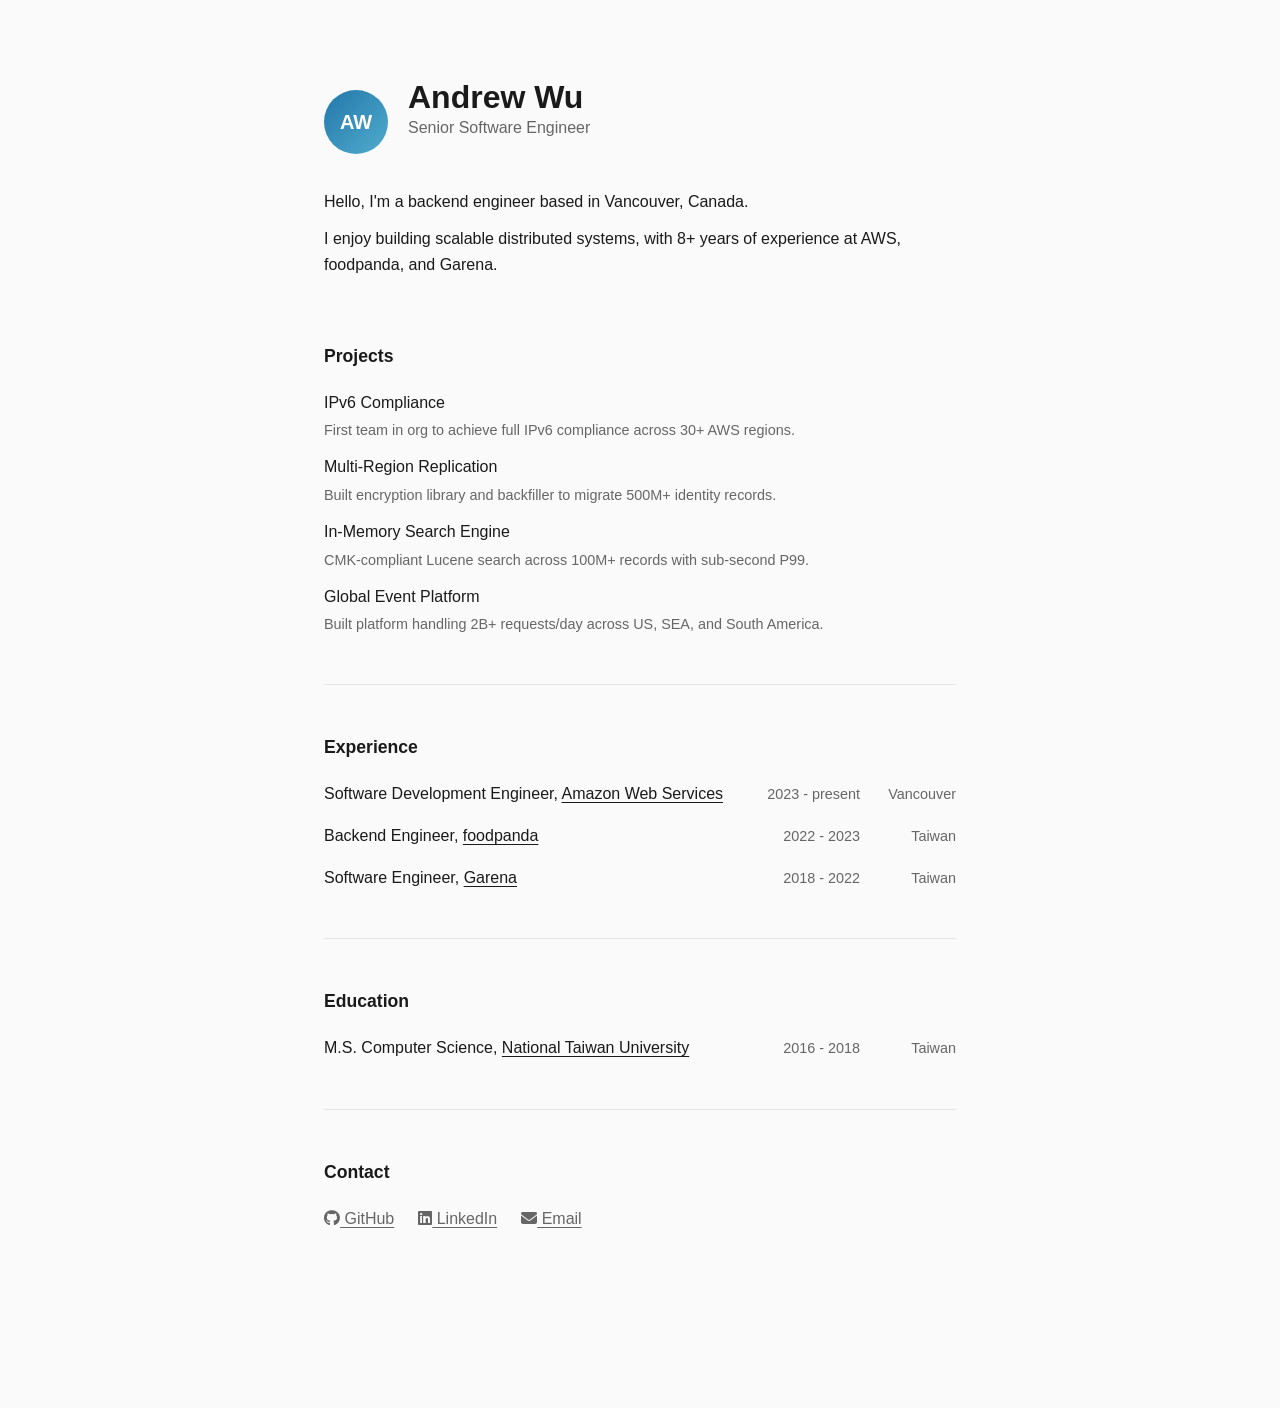
==== index.html @ 094958ec "Projects section like Vivi style" ====
<!doctype html>
<html lang="en">
  <head>
    <meta charset="UTF-8" />
    <meta name="viewport" content="width=device-width, initial-scale=1.0" />
    <title>Andrew Wu - Senior Software Engineer</title>
    <link rel="stylesheet" href="https://cdnjs.cloudflare.com/ajax/libs/font-awesome/6.5.1/css/all.min.css">
    <script type="module" crossorigin src="/assets/index-Bm0sKZOD.js"></script>
    <link rel="stylesheet" crossorigin href="/assets/index-K-u4-WrI.css">
  </head>
  <body>
    <div id="root"></div>
  </body>
</html>
---- assets/index-K-u4-WrI.css ----
:root{font-family:system-ui,Avenir,Helvetica,Arial,sans-serif;line-height:1.5;font-weight:400;color-scheme:light dark;color:#ffffffde;background-color:#242424;font-synthesis:none;text-rendering:optimizeLegibility;-webkit-font-smoothing:antialiased;-moz-osx-font-smoothing:grayscale}a{font-weight:500;color:#646cff;text-decoration:inherit}a:hover{color:#535bf2}body{margin:0;display:flex;place-items:center;min-width:320px;min-height:100vh}h1{font-size:3.2em;line-height:1.1}button{border-radius:8px;border:1px solid transparent;padding:.6em 1.2em;font-size:1em;font-weight:500;font-family:inherit;background-color:#1a1a1a;cursor:pointer;transition:border-color .25s}button:hover{border-color:#646cff}button:focus,button:focus-visible{outline:4px auto -webkit-focus-ring-color}@media(prefers-color-scheme:light){:root{color:#213547;background-color:#fff}a:hover{color:#747bff}button{background-color:#f9f9f9}}:root{--bg: #fafafa;--text: #1a1a1a;--muted: #666;--border: #e5e5e5;--accent: #2277aa}*{margin:0;padding:0;box-sizing:border-box}body{font-family:-apple-system,BlinkMacSystemFont,Segoe UI,Roboto,sans-serif;background:var(--bg);color:var(--text);line-height:1.6;font-size:16px}a{color:var(--text);text-decoration:underline;text-underline-offset:3px}a:hover{color:var(--accent)}#root{max-width:680px;margin:0 auto;padding:80px 24px}header{margin-bottom:64px}.header-top{display:flex;align-items:center;gap:20px;margin-bottom:24px}.avatar{width:64px;height:64px;border-radius:50%;background:linear-gradient(135deg,#27a,#51accd);color:#fff;display:flex;align-items:center;justify-content:center;font-size:20px;font-weight:600;flex-shrink:0}header h1{font-size:2em;font-weight:600;margin-bottom:0}.title{color:var(--muted);margin-bottom:24px}.intro{color:var(--text);margin-bottom:12px}section{margin-bottom:48px;padding-bottom:48px;border-bottom:1px solid var(--border)}section:last-child{border-bottom:none}section h2{font-size:1.1em;font-weight:600;margin-bottom:20px;color:var(--text)}.grid{display:grid;grid-template-columns:repeat(2,1fr);gap:16px}.projects{display:flex;flex-direction:column;gap:12px}.project-row{display:flex;flex-direction:column;gap:4px}.project-title{font-weight:500}.project-desc{color:var(--muted);font-size:.9em}.experience{display:flex;flex-direction:column;gap:16px}.exp-row{display:flex;justify-content:space-between;align-items:baseline;flex-wrap:wrap;gap:8px}.exp-left{flex:1}.exp-title{font-weight:500}.exp-right{display:flex;gap:16px;color:var(--muted);font-size:.9em}.exp-location{min-width:80px;text-align:right}.contact{display:flex;gap:24px;flex-wrap:wrap}.contact a{color:var(--muted)}.contact a:hover{color:var(--text)}@media(max-width:600px){.container{padding:48px 20px}.grid{grid-template-columns:1fr}.exp-row{flex-direction:column;gap:4px}.exp-right{gap:12px}.exp-location{text-align:left;min-width:auto}}
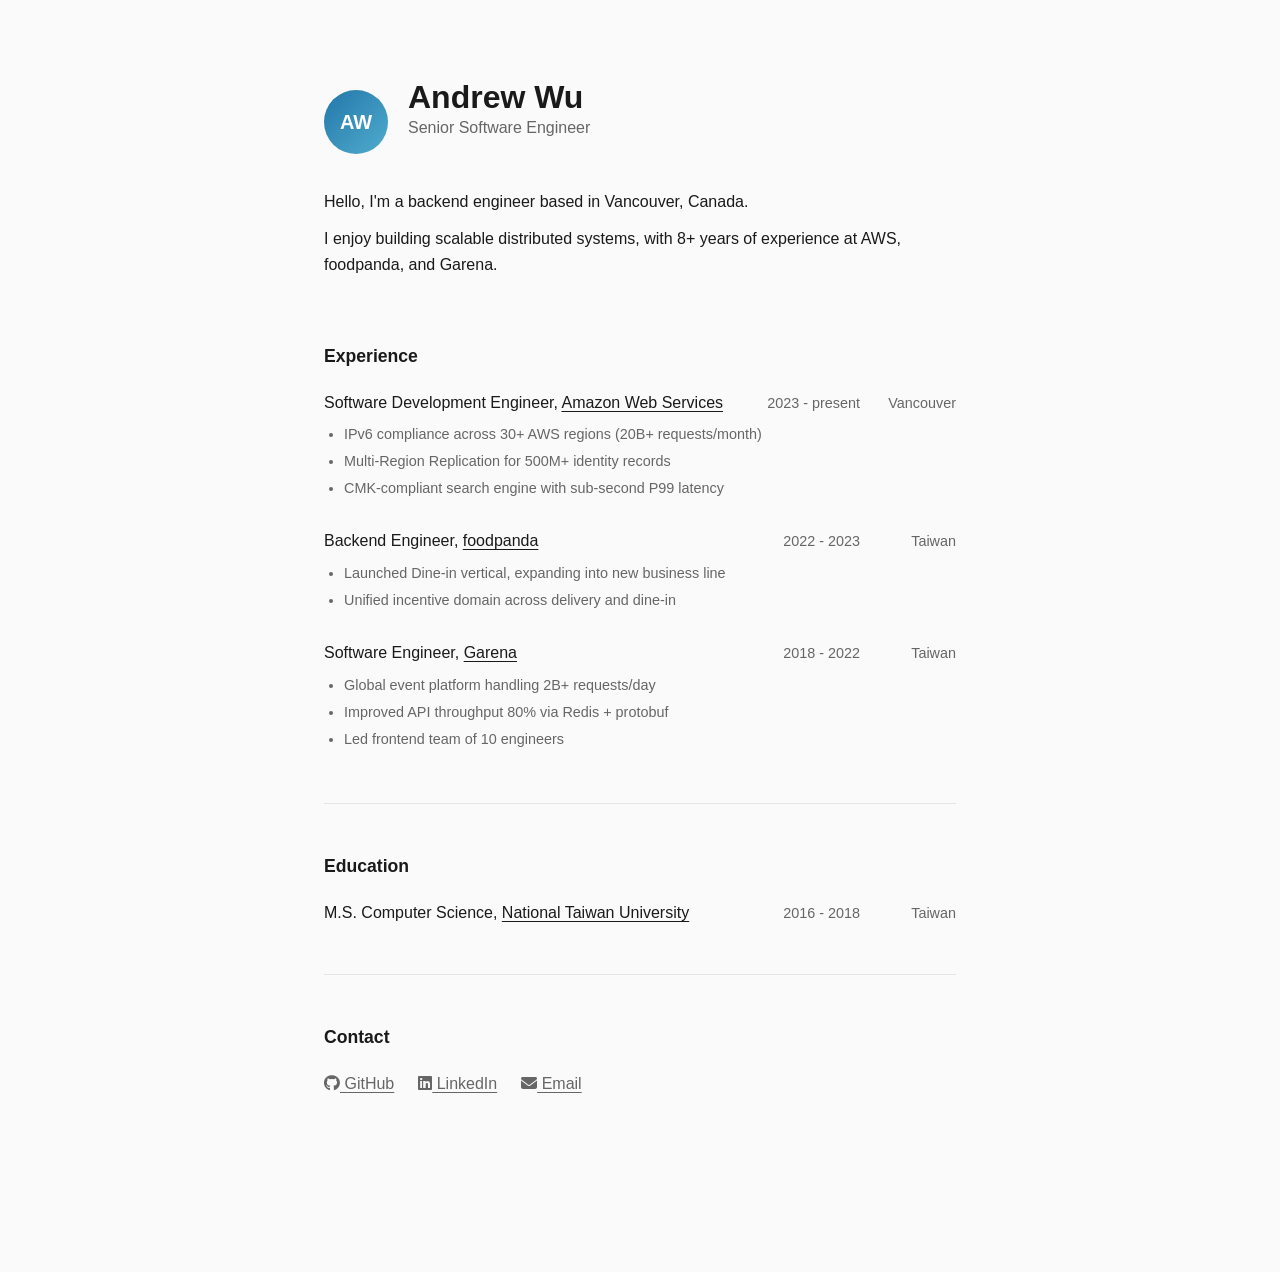
==== commit 50137b4e: "Combine experience and projects" ====
--- a/index.html
+++ b/index.html
@@ -5,8 +5,8 @@
     <meta name="viewport" content="width=device-width, initial-scale=1.0" />
     <title>Andrew Wu - Senior Software Engineer</title>
     <link rel="stylesheet" href="https://cdnjs.cloudflare.com/ajax/libs/font-awesome/6.5.1/css/all.min.css">
-    <script type="module" crossorigin src="/assets/index-Bm0sKZOD.js"></script>
-    <link rel="stylesheet" crossorigin href="/assets/index-K-u4-WrI.css">
+    <script type="module" crossorigin src="/assets/index-CoP6RRBX.js"></script>
+    <link rel="stylesheet" crossorigin href="/assets/index-DpZ3wurK.css">
   </head>
   <body>
     <div id="root"></div>
--- a/assets/index-DpZ3wurK.css
+++ b/assets/index-DpZ3wurK.css
@@ -0,0 +1 @@
+:root{font-family:system-ui,Avenir,Helvetica,Arial,sans-serif;line-height:1.5;font-weight:400;color-scheme:light dark;color:#ffffffde;background-color:#242424;font-synthesis:none;text-rendering:optimizeLegibility;-webkit-font-smoothing:antialiased;-moz-osx-font-smoothing:grayscale}a{font-weight:500;color:#646cff;text-decoration:inherit}a:hover{color:#535bf2}body{margin:0;display:flex;place-items:center;min-width:320px;min-height:100vh}h1{font-size:3.2em;line-height:1.1}button{border-radius:8px;border:1px solid transparent;padding:.6em 1.2em;font-size:1em;font-weight:500;font-family:inherit;background-color:#1a1a1a;cursor:pointer;transition:border-color .25s}button:hover{border-color:#646cff}button:focus,button:focus-visible{outline:4px auto -webkit-focus-ring-color}@media(prefers-color-scheme:light){:root{color:#213547;background-color:#fff}a:hover{color:#747bff}button{background-color:#f9f9f9}}:root{--bg: #fafafa;--text: #1a1a1a;--muted: #666;--border: #e5e5e5;--accent: #2277aa}*{margin:0;padding:0;box-sizing:border-box}body{font-family:-apple-system,BlinkMacSystemFont,Segoe UI,Roboto,sans-serif;background:var(--bg);color:var(--text);line-height:1.6;font-size:16px}a{color:var(--text);text-decoration:underline;text-underline-offset:3px}a:hover{color:var(--accent)}#root{max-width:680px;margin:0 auto;padding:80px 24px}header{margin-bottom:64px}.header-top{display:flex;align-items:center;gap:20px;margin-bottom:24px}.avatar{width:64px;height:64px;border-radius:50%;background:linear-gradient(135deg,#27a,#51accd);color:#fff;display:flex;align-items:center;justify-content:center;font-size:20px;font-weight:600;flex-shrink:0}header h1{font-size:2em;font-weight:600;margin-bottom:0}.title{color:var(--muted);margin-bottom:24px}.intro{color:var(--text);margin-bottom:12px}section{margin-bottom:48px;padding-bottom:48px;border-bottom:1px solid var(--border)}section:last-child{border-bottom:none}section h2{font-size:1.1em;font-weight:600;margin-bottom:20px;color:var(--text)}.grid{display:grid;grid-template-columns:repeat(2,1fr);gap:16px}.projects{display:flex;flex-direction:column;gap:12px}.project-row{display:flex;flex-direction:column;gap:4px}.project-title{font-weight:500}.project-desc{color:var(--muted);font-size:.9em}.experience{display:flex;flex-direction:column;gap:24px}.exp-item{display:flex;flex-direction:column;gap:8px}.exp-row{display:flex;justify-content:space-between;align-items:baseline;flex-wrap:wrap;gap:8px}.exp-highlights{margin-left:20px;color:var(--muted);font-size:.9em}.exp-highlights li{margin-bottom:4px}.exp-left{flex:1}.exp-title{font-weight:500}.exp-right{display:flex;gap:16px;color:var(--muted);font-size:.9em}.exp-location{min-width:80px;text-align:right}.contact{display:flex;gap:24px;flex-wrap:wrap}.contact a{color:var(--muted)}.contact a:hover{color:var(--text)}@media(max-width:600px){.container{padding:48px 20px}.grid{grid-template-columns:1fr}.exp-row{flex-direction:column;gap:4px}.exp-right{gap:12px}.exp-location{text-align:left;min-width:auto}}
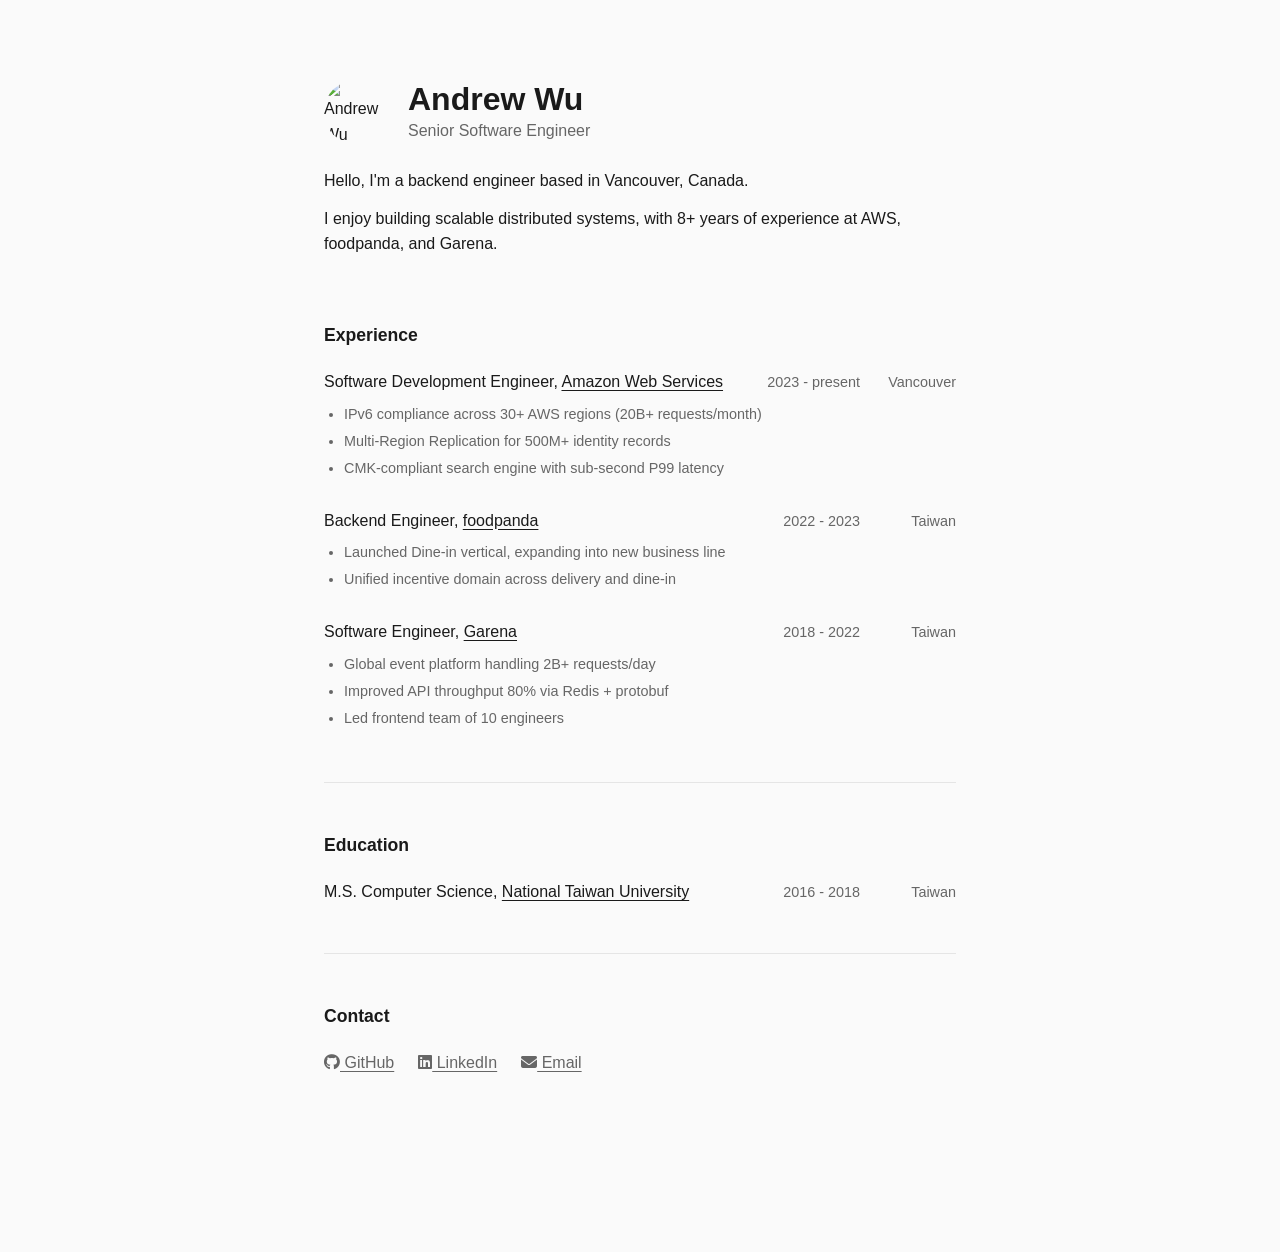
==== commit 9b74dd83: "Add photo avatar, fix alignment" ====
--- a/index.html
+++ b/index.html
@@ -5,8 +5,8 @@
     <meta name="viewport" content="width=device-width, initial-scale=1.0" />
     <title>Andrew Wu - Senior Software Engineer</title>
     <link rel="stylesheet" href="https://cdnjs.cloudflare.com/ajax/libs/font-awesome/6.5.1/css/all.min.css">
-    <script type="module" crossorigin src="/assets/index-CoP6RRBX.js"></script>
-    <link rel="stylesheet" crossorigin href="/assets/index-DpZ3wurK.css">
+    <script type="module" crossorigin src="/assets/index-jmVdn9RV.js"></script>
+    <link rel="stylesheet" crossorigin href="/assets/index-BiIkOaZw.css">
   </head>
   <body>
     <div id="root"></div>
--- a/assets/index-BiIkOaZw.css
+++ b/assets/index-BiIkOaZw.css
@@ -0,0 +1 @@
+:root{font-family:system-ui,Avenir,Helvetica,Arial,sans-serif;line-height:1.5;font-weight:400;color-scheme:light dark;color:#ffffffde;background-color:#242424;font-synthesis:none;text-rendering:optimizeLegibility;-webkit-font-smoothing:antialiased;-moz-osx-font-smoothing:grayscale}a{font-weight:500;color:#646cff;text-decoration:inherit}a:hover{color:#535bf2}body{margin:0;display:flex;place-items:center;min-width:320px;min-height:100vh}h1{font-size:3.2em;line-height:1.1}button{border-radius:8px;border:1px solid transparent;padding:.6em 1.2em;font-size:1em;font-weight:500;font-family:inherit;background-color:#1a1a1a;cursor:pointer;transition:border-color .25s}button:hover{border-color:#646cff}button:focus,button:focus-visible{outline:4px auto -webkit-focus-ring-color}@media(prefers-color-scheme:light){:root{color:#213547;background-color:#fff}a:hover{color:#747bff}button{background-color:#f9f9f9}}:root{--bg: #fafafa;--text: #1a1a1a;--muted: #666;--border: #e5e5e5;--accent: #2277aa}*{margin:0;padding:0;box-sizing:border-box}body{font-family:-apple-system,BlinkMacSystemFont,Segoe UI,Roboto,sans-serif;background:var(--bg);color:var(--text);line-height:1.6;font-size:16px}a{color:var(--text);text-decoration:underline;text-underline-offset:3px}a:hover{color:var(--accent)}#root{max-width:680px;margin:0 auto;padding:80px 24px}header{margin-bottom:64px}.header-top{display:flex;align-items:center;gap:20px;margin-bottom:24px}.avatar{width:64px;height:64px;border-radius:50%;object-fit:cover;flex-shrink:0}.header-info{display:flex;flex-direction:column;justify-content:center}header h1{font-size:2em;font-weight:600;margin:0;line-height:1.2}.title{color:var(--muted);margin:0}.intro{color:var(--text);margin-bottom:12px}section{margin-bottom:48px;padding-bottom:48px;border-bottom:1px solid var(--border)}section:last-child{border-bottom:none}section h2{font-size:1.1em;font-weight:600;margin-bottom:20px;color:var(--text)}.grid{display:grid;grid-template-columns:repeat(2,1fr);gap:16px}.projects{display:flex;flex-direction:column;gap:12px}.project-row{display:flex;flex-direction:column;gap:4px}.project-title{font-weight:500}.project-desc{color:var(--muted);font-size:.9em}.experience{display:flex;flex-direction:column;gap:24px}.exp-item{display:flex;flex-direction:column;gap:8px}.exp-row{display:flex;justify-content:space-between;align-items:baseline;flex-wrap:wrap;gap:8px}.exp-highlights{margin-left:20px;color:var(--muted);font-size:.9em}.exp-highlights li{margin-bottom:4px}.exp-left{flex:1}.exp-title{font-weight:500}.exp-right{display:flex;gap:16px;color:var(--muted);font-size:.9em}.exp-location{min-width:80px;text-align:right}.contact{display:flex;gap:24px;flex-wrap:wrap}.contact a{color:var(--muted)}.contact a:hover{color:var(--text)}@media(max-width:600px){.container{padding:48px 20px}.grid{grid-template-columns:1fr}.exp-row{flex-direction:column;gap:4px}.exp-right{gap:12px}.exp-location{text-align:left;min-width:auto}}
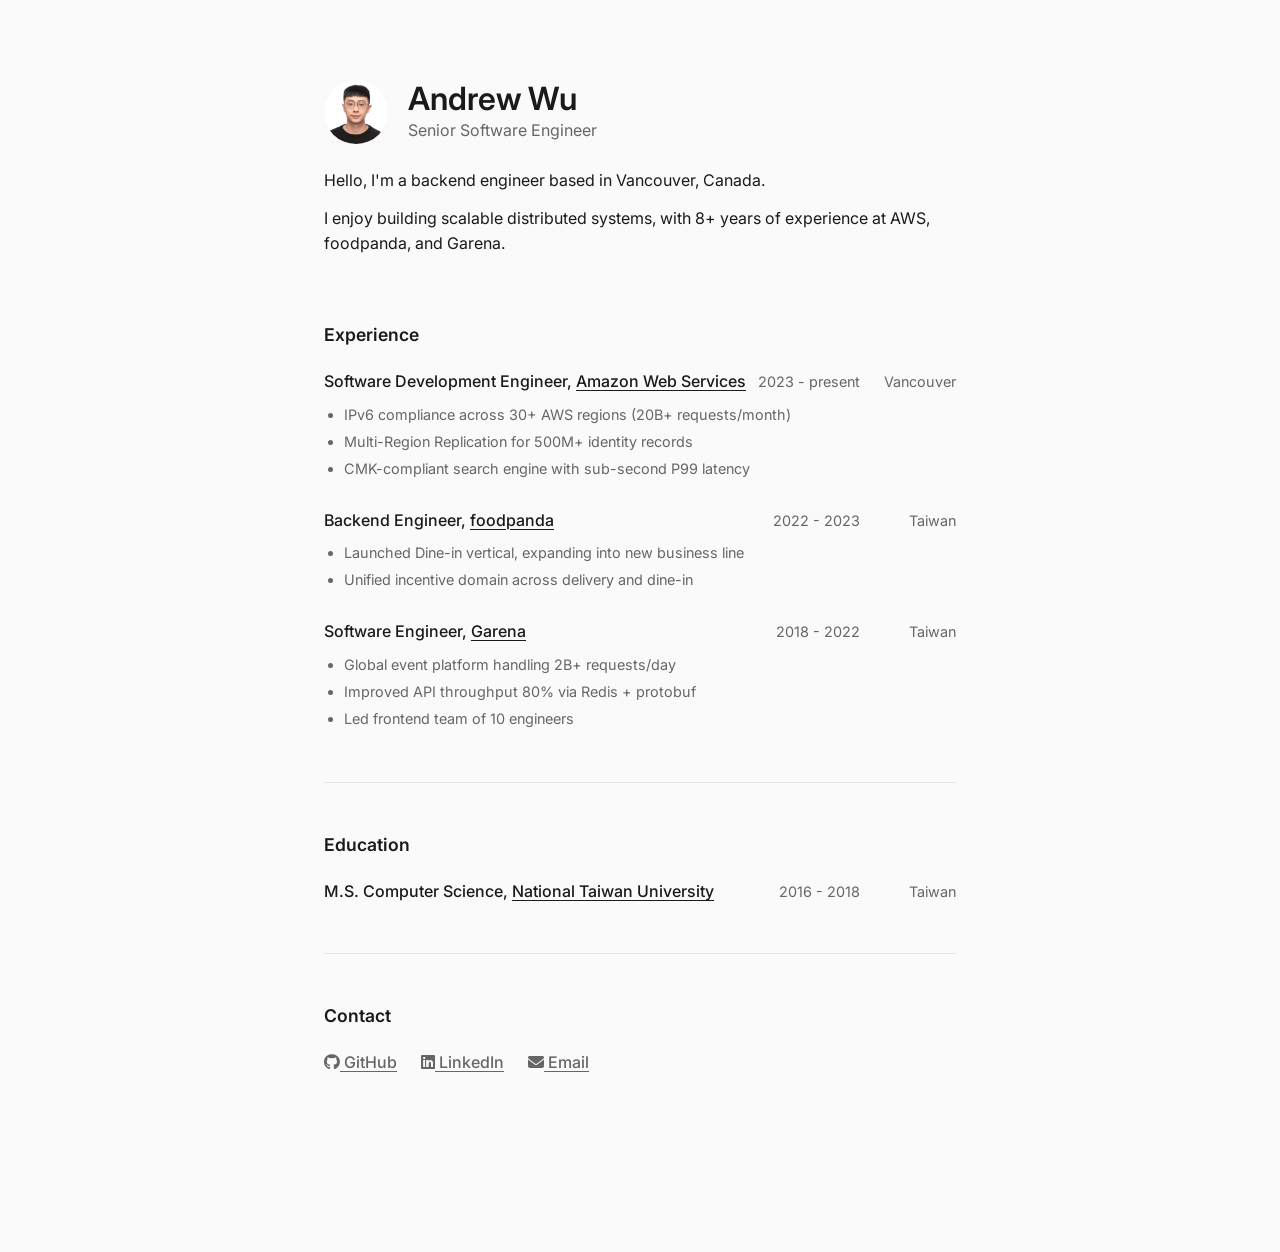
==== commit 94ae5dc8: "Local avatar, Inter font" ====
--- a/index.html
+++ b/index.html
@@ -4,9 +4,12 @@
     <meta charset="UTF-8" />
     <meta name="viewport" content="width=device-width, initial-scale=1.0" />
     <title>Andrew Wu - Senior Software Engineer</title>
+    <link rel="preconnect" href="https://fonts.googleapis.com">
+    <link rel="preconnect" href="https://fonts.gstatic.com" crossorigin>
+    <link href="https://fonts.googleapis.com/css2?family=Inter:wght@400;500;600&display=swap" rel="stylesheet">
     <link rel="stylesheet" href="https://cdnjs.cloudflare.com/ajax/libs/font-awesome/6.5.1/css/all.min.css">
-    <script type="module" crossorigin src="/assets/index-jmVdn9RV.js"></script>
-    <link rel="stylesheet" crossorigin href="/assets/index-BiIkOaZw.css">
+    <script type="module" crossorigin src="/assets/index-gjjZM_sY.js"></script>
+    <link rel="stylesheet" crossorigin href="/assets/index-DC8AJ8eD.css">
   </head>
   <body>
     <div id="root"></div>
--- a/assets/index-DC8AJ8eD.css
+++ b/assets/index-DC8AJ8eD.css
@@ -0,0 +1 @@
+:root{font-family:system-ui,Avenir,Helvetica,Arial,sans-serif;line-height:1.5;font-weight:400;color-scheme:light dark;color:#ffffffde;background-color:#242424;font-synthesis:none;text-rendering:optimizeLegibility;-webkit-font-smoothing:antialiased;-moz-osx-font-smoothing:grayscale}a{font-weight:500;color:#646cff;text-decoration:inherit}a:hover{color:#535bf2}body{margin:0;display:flex;place-items:center;min-width:320px;min-height:100vh}h1{font-size:3.2em;line-height:1.1}button{border-radius:8px;border:1px solid transparent;padding:.6em 1.2em;font-size:1em;font-weight:500;font-family:inherit;background-color:#1a1a1a;cursor:pointer;transition:border-color .25s}button:hover{border-color:#646cff}button:focus,button:focus-visible{outline:4px auto -webkit-focus-ring-color}@media(prefers-color-scheme:light){:root{color:#213547;background-color:#fff}a:hover{color:#747bff}button{background-color:#f9f9f9}}:root{--bg: #fafafa;--text: #1a1a1a;--muted: #666;--border: #e5e5e5;--accent: #2277aa}*{margin:0;padding:0;box-sizing:border-box}body{font-family:Inter,-apple-system,BlinkMacSystemFont,Segoe UI,Roboto,sans-serif;background:var(--bg);color:var(--text);line-height:1.6;font-size:16px}a{color:var(--text);text-decoration:underline;text-underline-offset:3px}a:hover{color:var(--accent)}#root{max-width:680px;margin:0 auto;padding:80px 24px}header{margin-bottom:64px}.header-top{display:flex;align-items:center;gap:20px;margin-bottom:24px}.avatar{width:64px;height:64px;border-radius:50%;object-fit:cover;flex-shrink:0}.header-info{display:flex;flex-direction:column;justify-content:center}header h1{font-size:2em;font-weight:600;margin:0;line-height:1.2}.title{color:var(--muted);margin:0}.intro{color:var(--text);margin-bottom:12px}section{margin-bottom:48px;padding-bottom:48px;border-bottom:1px solid var(--border)}section:last-child{border-bottom:none}section h2{font-size:1.1em;font-weight:600;margin-bottom:20px;color:var(--text)}.grid{display:grid;grid-template-columns:repeat(2,1fr);gap:16px}.projects{display:flex;flex-direction:column;gap:12px}.project-row{display:flex;flex-direction:column;gap:4px}.project-title{font-weight:500}.project-desc{color:var(--muted);font-size:.9em}.experience{display:flex;flex-direction:column;gap:24px}.exp-item{display:flex;flex-direction:column;gap:8px}.exp-row{display:flex;justify-content:space-between;align-items:baseline;flex-wrap:wrap;gap:8px}.exp-highlights{margin-left:20px;color:var(--muted);font-size:.9em}.exp-highlights li{margin-bottom:4px}.exp-left{flex:1}.exp-title{font-weight:500}.exp-right{display:flex;gap:16px;color:var(--muted);font-size:.9em}.exp-location{min-width:80px;text-align:right}.contact{display:flex;gap:24px;flex-wrap:wrap}.contact a{color:var(--muted)}.contact a:hover{color:var(--text)}@media(max-width:600px){.container{padding:48px 20px}.grid{grid-template-columns:1fr}.exp-row{flex-direction:column;gap:4px}.exp-right{gap:12px}.exp-location{text-align:left;min-width:auto}}
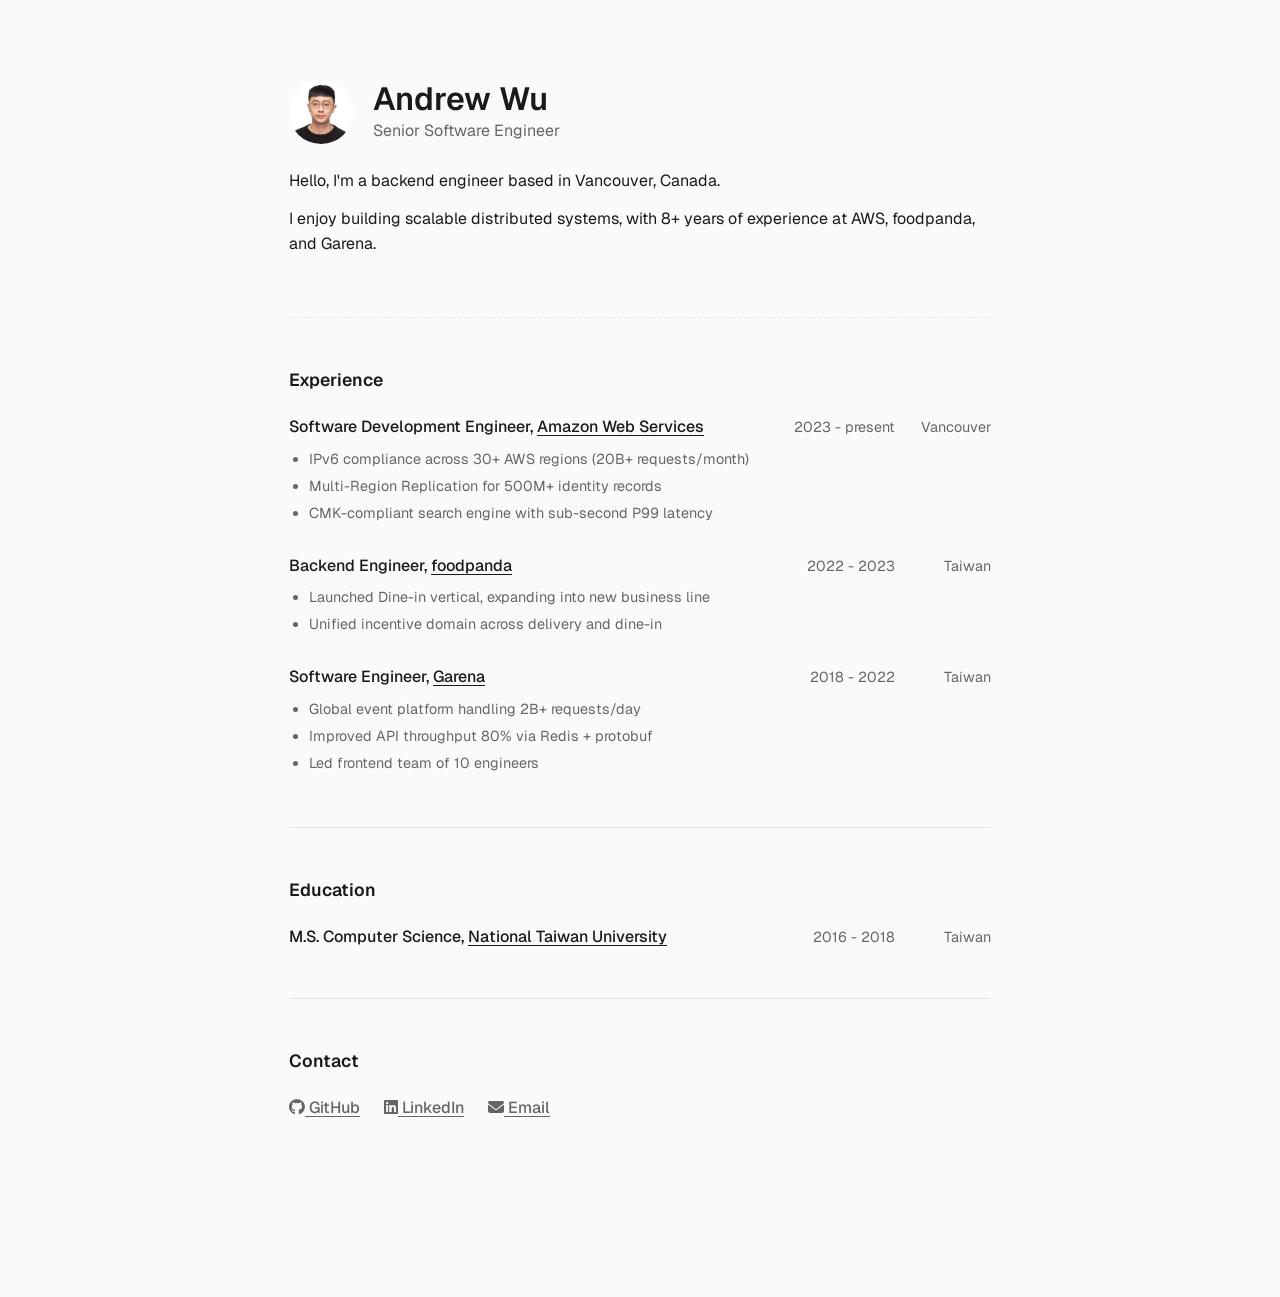
==== commit fea83892: "750px width, header border, Geist font" ====
--- a/index.html
+++ b/index.html
@@ -6,10 +6,10 @@
     <title>Andrew Wu - Senior Software Engineer</title>
     <link rel="preconnect" href="https://fonts.googleapis.com">
     <link rel="preconnect" href="https://fonts.gstatic.com" crossorigin>
-    <link href="https://fonts.googleapis.com/css2?family=Inter:wght@400;500;600&display=swap" rel="stylesheet">
+    <link href="https://fonts.googleapis.com/css2?family=Geist:wght@400;500;600&display=swap" rel="stylesheet">
     <link rel="stylesheet" href="https://cdnjs.cloudflare.com/ajax/libs/font-awesome/6.5.1/css/all.min.css">
-    <script type="module" crossorigin src="/assets/index-gjjZM_sY.js"></script>
-    <link rel="stylesheet" crossorigin href="/assets/index-DC8AJ8eD.css">
+    <script type="module" crossorigin src="/assets/index-BwSOamQ8.js"></script>
+    <link rel="stylesheet" crossorigin href="/assets/index-DXPaHJ8-.css">
   </head>
   <body>
     <div id="root"></div>
--- a/assets/index-DXPaHJ8-.css
+++ b/assets/index-DXPaHJ8-.css
@@ -0,0 +1 @@
+:root{font-family:system-ui,Avenir,Helvetica,Arial,sans-serif;line-height:1.5;font-weight:400;color-scheme:light dark;color:#ffffffde;background-color:#242424;font-synthesis:none;text-rendering:optimizeLegibility;-webkit-font-smoothing:antialiased;-moz-osx-font-smoothing:grayscale}a{font-weight:500;color:#646cff;text-decoration:inherit}a:hover{color:#535bf2}body{margin:0;display:flex;place-items:center;min-width:320px;min-height:100vh}h1{font-size:3.2em;line-height:1.1}button{border-radius:8px;border:1px solid transparent;padding:.6em 1.2em;font-size:1em;font-weight:500;font-family:inherit;background-color:#1a1a1a;cursor:pointer;transition:border-color .25s}button:hover{border-color:#646cff}button:focus,button:focus-visible{outline:4px auto -webkit-focus-ring-color}@media(prefers-color-scheme:light){:root{color:#213547;background-color:#fff}a:hover{color:#747bff}button{background-color:#f9f9f9}}:root{--bg: #fafafa;--text: #1a1a1a;--muted: #666;--border: #e5e5e5;--accent: #2277aa}*{margin:0;padding:0;box-sizing:border-box}body{font-family:Geist,-apple-system,BlinkMacSystemFont,Segoe UI,Roboto,sans-serif;background:var(--bg);color:var(--text);line-height:1.6;font-size:16px}a{color:var(--text);text-decoration:underline;text-underline-offset:3px}a:hover{color:var(--accent)}#root{max-width:750px;margin:0 auto;padding:80px 24px}header{margin-bottom:48px;padding-bottom:48px;border-bottom:1px dashed var(--border)}.header-top{display:flex;align-items:center;gap:20px;margin-bottom:24px}.avatar{width:64px;height:64px;border-radius:50%;object-fit:cover;flex-shrink:0}.header-info{display:flex;flex-direction:column;justify-content:center}header h1{font-size:2em;font-weight:600;margin:0;line-height:1.2}.title{color:var(--muted);margin:0}.intro{color:var(--text);margin-bottom:12px}section{margin-bottom:48px;padding-bottom:48px;border-bottom:1px solid var(--border)}section:last-child{border-bottom:none}section h2{font-size:1.1em;font-weight:600;margin-bottom:20px;color:var(--text)}.grid{display:grid;grid-template-columns:repeat(2,1fr);gap:16px}.projects{display:flex;flex-direction:column;gap:12px}.project-row{display:flex;flex-direction:column;gap:4px}.project-title{font-weight:500}.project-desc{color:var(--muted);font-size:.9em}.experience{display:flex;flex-direction:column;gap:24px}.exp-item{display:flex;flex-direction:column;gap:8px}.exp-row{display:flex;justify-content:space-between;align-items:baseline;flex-wrap:wrap;gap:8px}.exp-highlights{margin-left:20px;color:var(--muted);font-size:.9em}.exp-highlights li{margin-bottom:4px}.exp-left{flex:1}.exp-title{font-weight:500}.exp-right{display:flex;gap:16px;color:var(--muted);font-size:.9em}.exp-location{min-width:80px;text-align:right}.contact{display:flex;gap:24px;flex-wrap:wrap}.contact a{color:var(--muted)}.contact a:hover{color:var(--text)}@media(max-width:600px){.container{padding:48px 20px}.grid{grid-template-columns:1fr}.exp-row{flex-direction:column;gap:4px}.exp-right{gap:12px}.exp-location{text-align:left;min-width:auto}}
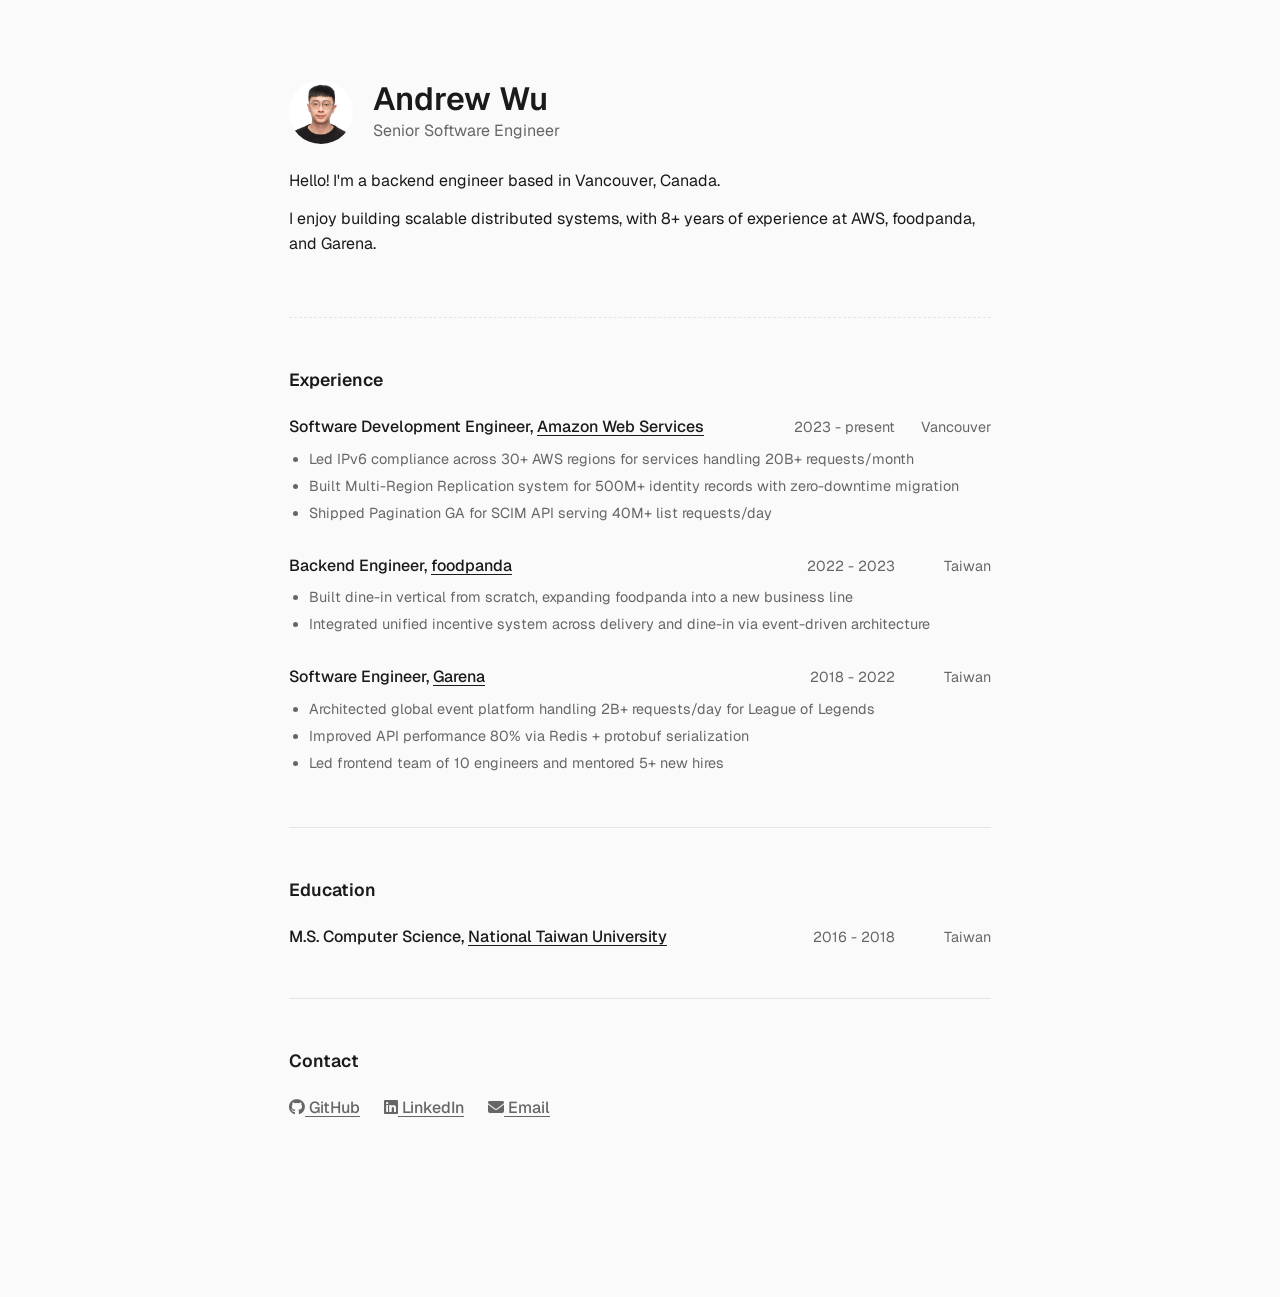
==== commit 466ca200: "Improve wording" ====
--- a/index.html
+++ b/index.html
@@ -4,11 +4,12 @@
     <meta charset="UTF-8" />
     <meta name="viewport" content="width=device-width, initial-scale=1.0" />
     <title>Andrew Wu - Senior Software Engineer</title>
+    <link rel="icon" href="/favicon.svg" type="image/svg+xml">
     <link rel="preconnect" href="https://fonts.googleapis.com">
     <link rel="preconnect" href="https://fonts.gstatic.com" crossorigin>
     <link href="https://fonts.googleapis.com/css2?family=Geist:wght@400;500;600&display=swap" rel="stylesheet">
     <link rel="stylesheet" href="https://cdnjs.cloudflare.com/ajax/libs/font-awesome/6.5.1/css/all.min.css">
-    <script type="module" crossorigin src="/assets/index-BwSOamQ8.js"></script>
+    <script type="module" crossorigin src="/assets/index-DMrezFKE.js"></script>
     <link rel="stylesheet" crossorigin href="/assets/index-DXPaHJ8-.css">
   </head>
   <body>
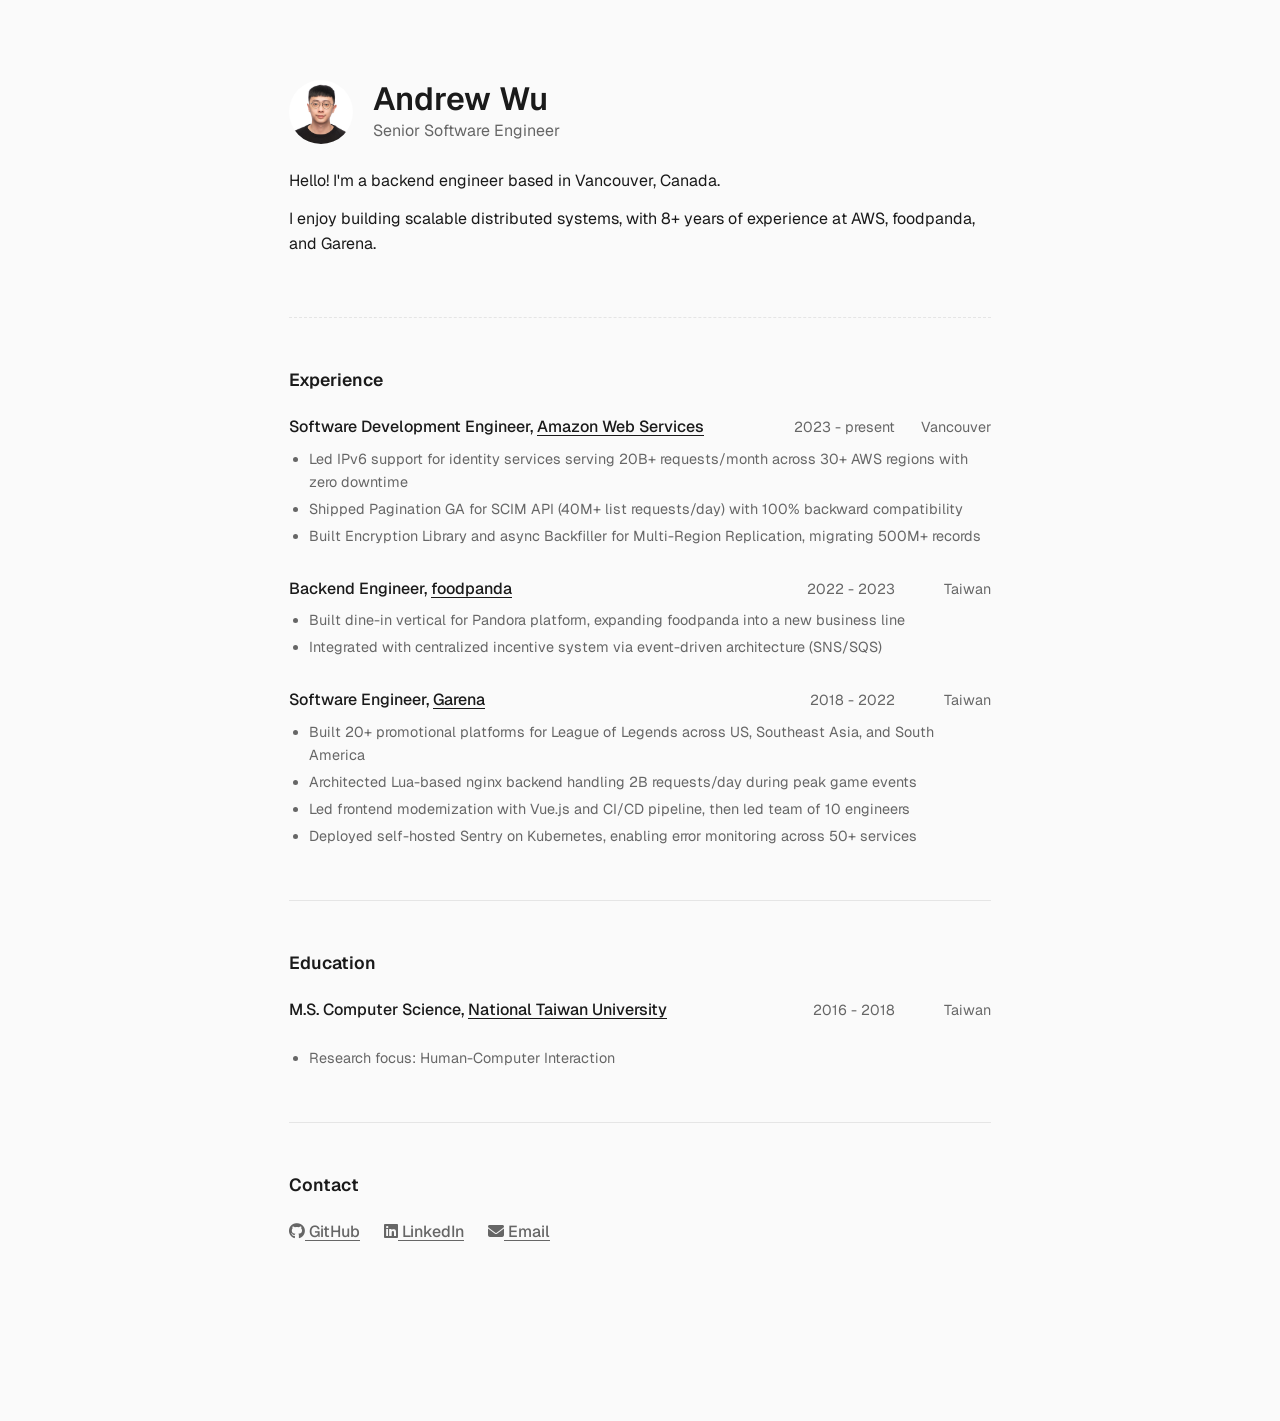
==== commit 979af172: "Sync with resume" ====
--- a/index.html
+++ b/index.html
@@ -9,7 +9,7 @@
     <link rel="preconnect" href="https://fonts.gstatic.com" crossorigin>
     <link href="https://fonts.googleapis.com/css2?family=Geist:wght@400;500;600&display=swap" rel="stylesheet">
     <link rel="stylesheet" href="https://cdnjs.cloudflare.com/ajax/libs/font-awesome/6.5.1/css/all.min.css">
-    <script type="module" crossorigin src="/assets/index-DMrezFKE.js"></script>
+    <script type="module" crossorigin src="/assets/index-B0RPywCF.js"></script>
     <link rel="stylesheet" crossorigin href="/assets/index-DXPaHJ8-.css">
   </head>
   <body>
